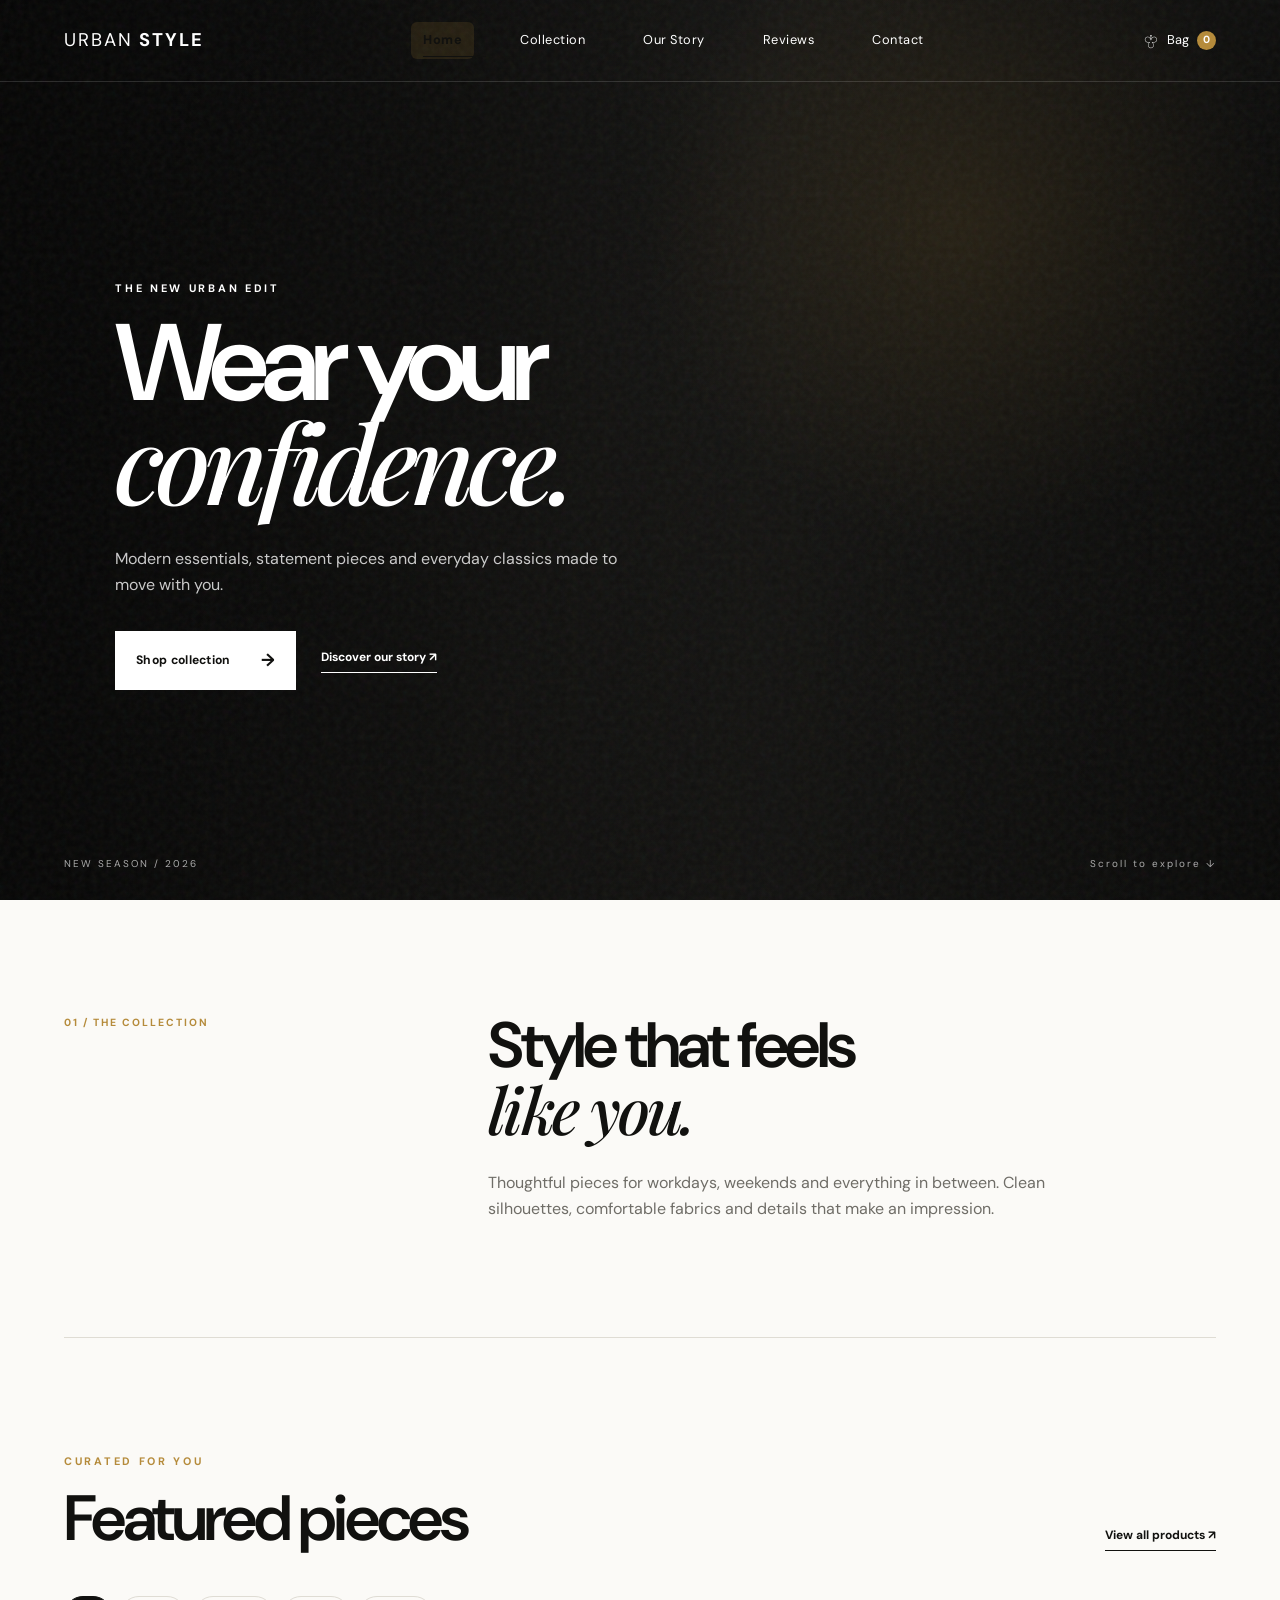
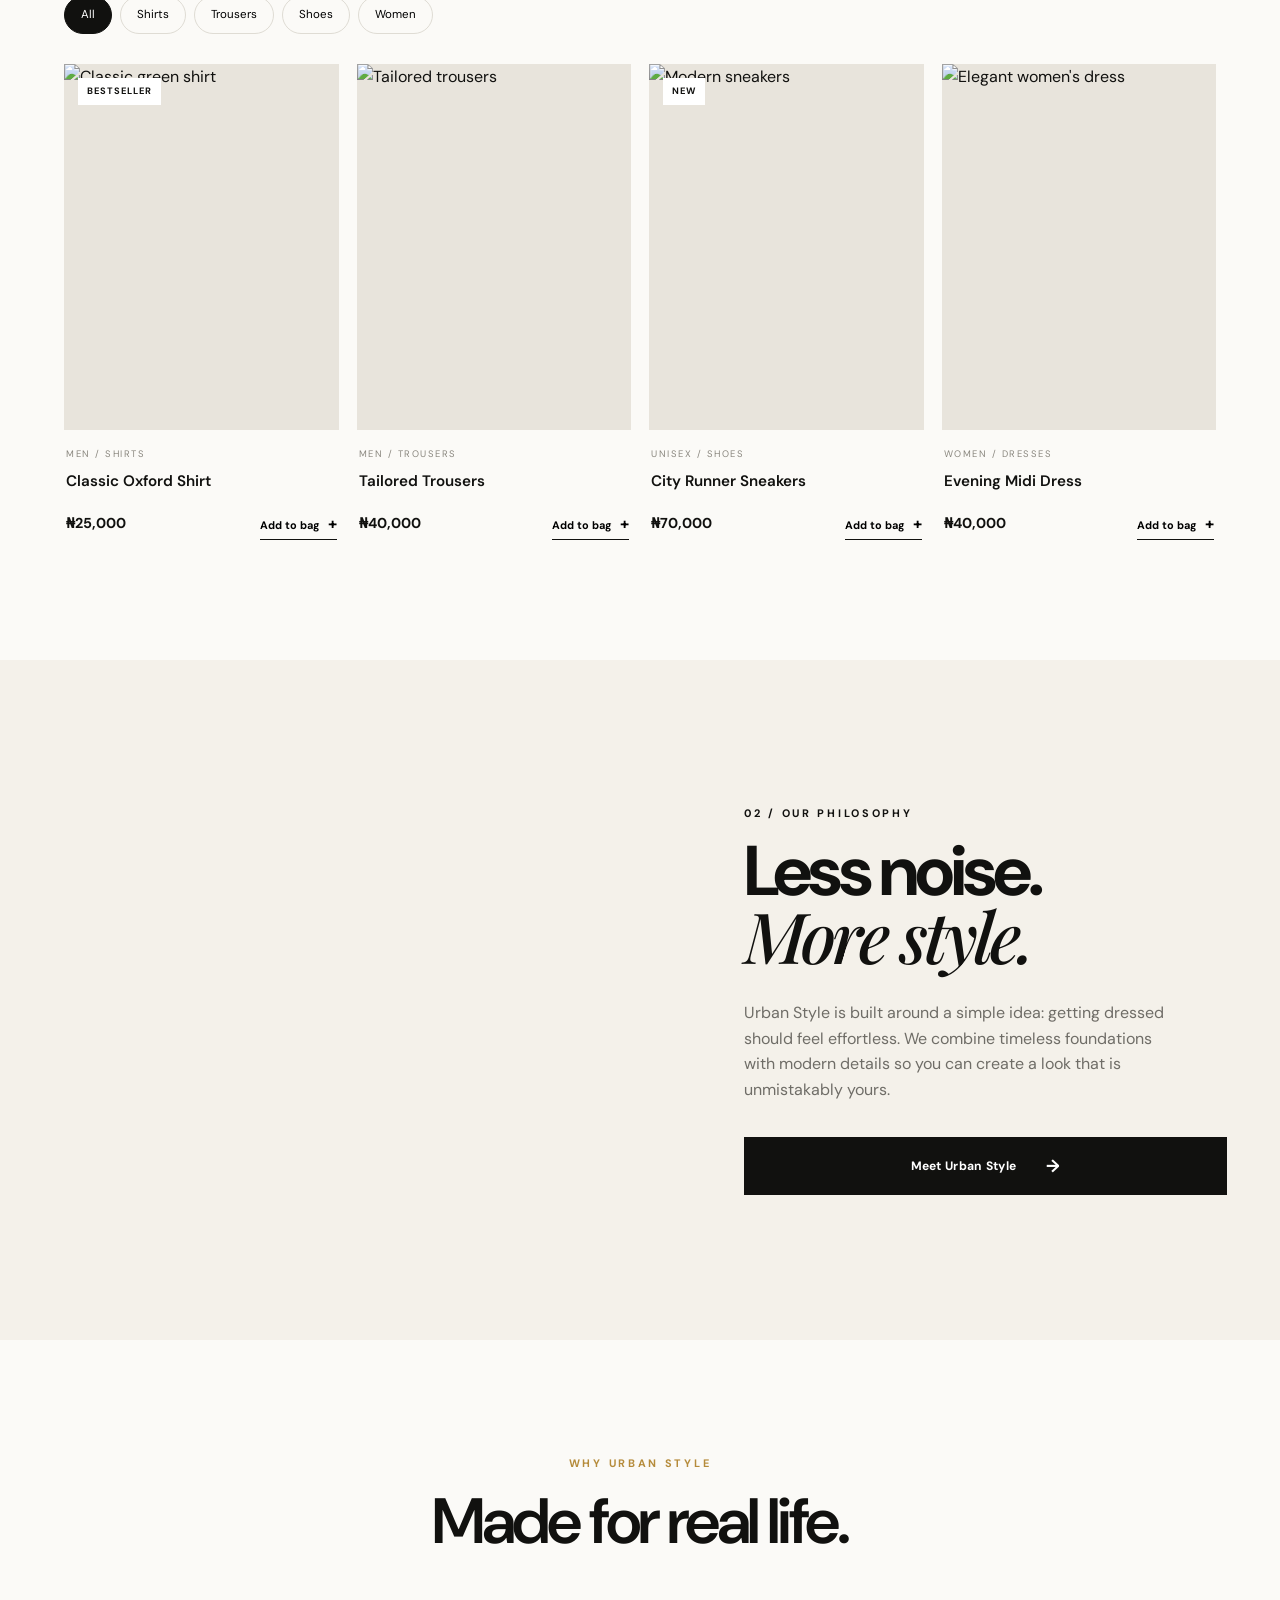
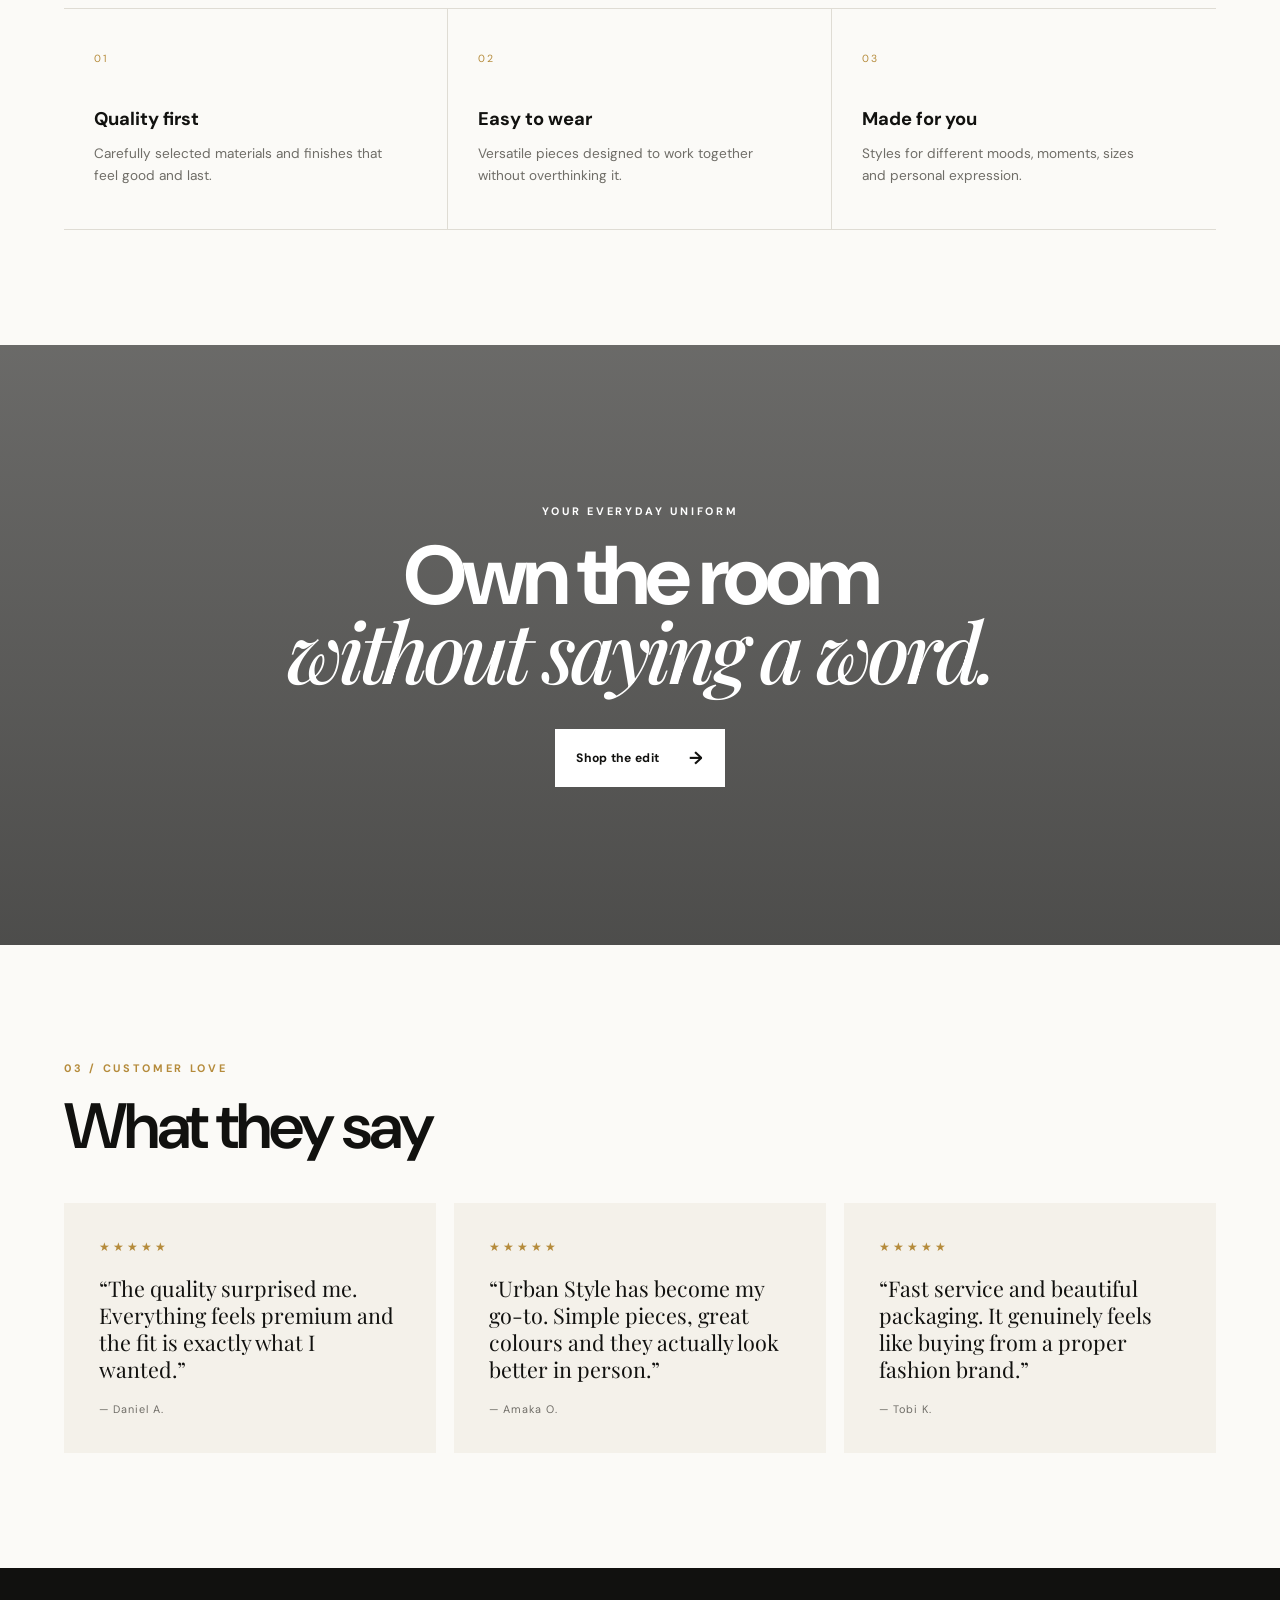
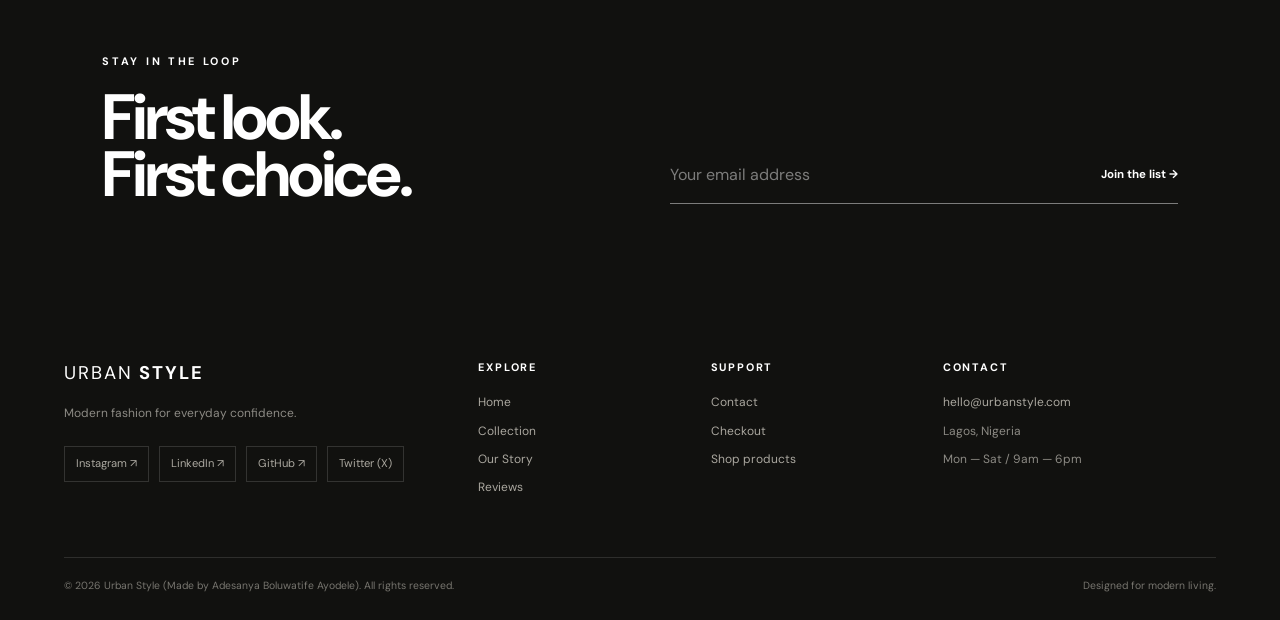
==== index.html @ df71132b "Add files via upload" ====
<!DOCTYPE html>
<html lang="en">

<head>
    <meta charset="UTF-8">
    <meta name="viewport" content="width=device-width, initial-scale=1.0">
    <meta name="description" content="Urban Style — modern fashion for everyday confidence.">
    <title>Urban Style | Modern Fashion</title>
    <link rel="preconnect" href="https://fonts.googleapis.com">
    <link rel="preconnect" href="https://fonts.gstatic.com" crossorigin>
    <link
        href="https://fonts.googleapis.com/css2?family=DM+Sans:wght@400;500;600;700&family=Playfair+Display:wght@500;600&display=swap"
        rel="stylesheet">
    <link rel="stylesheet" href="styles.css">
    <link rel="icon" type="image/png" href="favicon (2).png">
</head>

<body>

    <header class="site-header" id="siteHeader">
        <a class="brand" href="index.html" aria-label="Urban Style home">
            <span>URBAN</span> STYLE
        </a>

        <nav class="desktop-nav" aria-label="Main navigation">
            <a href="index.html" data-page="home">Home</a>
            <a href="products.html" data-page="collection">Collection</a>
            <a href="about.html" data-page="about">Our Story</a>
            <a href="reviews.html" data-page="reviews">Reviews</a>
            <a href="contact.html" data-page="contact">Contact</a>
        </nav>

        <div class="header-actions">
            <button class="icon-button" id="cartButton" aria-label="Open shopping bag">
                <span class="bag-icon">♧</span>
                <span>Bag</span>
                <b id="cartCount">0</b>
            </button>
            <button class="menu-button" id="menuButton" aria-label="Open menu" aria-expanded="false">
                <span></span><span></span>
            </button>
        </div>
    </header>

    <div class="mobile-menu" id="mobileMenu">
        <a href="index.html">Home</a>
        <a href="products.html">Collection</a>
        <a href="about.html">Our Story</a>
        <a href="reviews.html">Reviews</a>
        <a href="contact.html">Contact</a>
    </div>

    <main>
        <section class="hero" id="home">
            <!-- Add  video here:
        <video class="hero-video" autoplay muted loop playsinline poster="assets/hero-poster.jpg">
            <source src="videos/hero.mp4" type="video/mp4">
        </video>
        -->
            <div class="hero-backdrop"></div>
            <div class="hero-grain"></div>

            <div class="hero-content">
                <p class="eyebrow">THE NEW URBAN EDIT</p>
                <h1>Wear your<br><em>confidence.</em></h1>
                <p class="hero-copy">Modern essentials, statement pieces and everyday classics made to move with you.
                </p>
                <div class="hero-actions">
                    <a class="button button-light" href="products.html">Shop collection <span>→</span></a>
                    <a class="text-link light-link" href="about.html">Discover our story <span>↗</span></a>
                </div>
            </div>

            <div class="hero-bottom">
                <span>NEW SEASON / 2026</span>
                <span class="scroll-note">Scroll to explore ↓</span>
            </div>
        </section>

        <section class="intro section">
            <div class="intro-label">01 / THE COLLECTION</div>
            <div>
                <h2>Style that feels<br><em>like you.</em></h2>
                <p>Thoughtful pieces for workdays, weekends and everything in between. Clean silhouettes, comfortable
                    fabrics and details that make an impression.</p>
            </div>
        </section>

        <section class="collection section" id="collection">
            <div class="section-top">
                <div>
                    <p class="eyebrow dark">CURATED FOR YOU</p>
                    <h2>Featured pieces</h2>
                </div>
                <a class="text-link dark-link" href="products.html">View all products <span>↗</span></a>
            </div>

            <div class="filter-row" role="group" aria-label="Product categories">
                <button class="filter active" data-filter="all">All</button>
                <button class="filter" data-filter="shirts">Shirts</button>
                <button class="filter" data-filter="trousers">Trousers</button>
                <button class="filter" data-filter="shoes">Shoes</button>
                <button class="filter" data-filter="women">Women</button>
            </div>

            <div class="product-grid" id="productGrid">
                <article class="product-card" data-category="shirts">
                    <a href="products.html" class="product-image">
                        <span class="product-tag">BESTSELLER</span>
                        <img src="/Assets/Shirt.webp" alt="Classic green shirt">
                    </a>
                    <div class="product-details">
                        <div>
                            <p class="product-category">MEN / SHIRTS</p>
                            <h3>Classic Oxford Shirt</h3>
                        </div>
                        <div class="product-bottom">
                            <strong>₦25,000</strong>
                            <button class="add-button" data-name="Classic Oxford Shirt" data-price="25000">Add to bag
                                <span>+</span></button>
                        </div>
                    </div>
                </article>

                <article class="product-card" data-category="trousers">
                    <a href="products.html" class="product-image">
                        <img src="/Assets/Trouser.jfif" alt="Tailored trousers">
                    </a>
                    <div class="product-details">
                        <div>
                            <p class="product-category">MEN / TROUSERS</p>
                            <h3>Tailored Trousers</h3>
                        </div>
                        <div class="product-bottom">
                            <strong>₦40,000</strong>
                            <button class="add-button" data-name="Tailored Trousers" data-price="40000">Add to bag
                                <span>+</span></button>
                        </div>
                    </div>
                </article>

                <article class="product-card" data-category="shoes">
                    <a href="products.html" class="product-image">
                        <span class="product-tag">NEW</span>
                        <img src="/Assets/Sneakers.webp" alt="Modern sneakers">
                    </a>
                    <div class="product-details">
                        <div>
                            <p class="product-category">UNISEX / SHOES</p>
                            <h3>City Runner Sneakers</h3>
                        </div>
                        <div class="product-bottom">
                            <strong>₦70,000</strong>
                            <button class="add-button" data-name="City Runner Sneakers" data-price="70000">Add to bag
                                <span>+</span></button>
                        </div>
                    </div>
                </article>

                <article class="product-card" data-category="women">
                    <a href="products.html" class="product-image">
                        <img src="Assets/Midi dress.jfif" alt="Elegant women's dress">
                    </a>
                    <div class="product-details">
                        <div>
                            <p class="product-category">WOMEN / DRESSES</p>
                            <h3>Evening Midi Dress</h3>
                        </div>
                        <div class="product-bottom">
                            <strong>₦40,000</strong>
                            <button class="add-button" data-name="Evening Midi Dress" data-price="40000">Add to bag
                                <span>+</span></button>
                        </div>
                    </div>
                </article>
            </div>
        </section>

        <section class="editorial" id="story">
            <div class="editorial-image"></div>
            <div class="editorial-copy">
                <p class="eyebrow">02 / OUR PHILOSOPHY</p>
                <h2>Less noise.<br><em>More style.</em></h2>
                <p>Urban Style is built around a simple idea: getting dressed should feel effortless. We combine
                    timeless foundations with modern details so you can create a look that is unmistakably yours.</p>
                <a class="button button-dark" href="contact.html">Meet Urban Style <span>→</span></a>
            </div>
        </section>

        <section class="benefits section">
            <div class="section-heading centered">
                <p class="eyebrow dark">WHY URBAN STYLE</p>
                <h2>Made for real life.</h2>
            </div>
            <div class="benefit-grid">
                <div class="benefit">
                    <span>01</span>
                    <h3>Quality first</h3>
                    <p>Carefully selected materials and finishes that feel good and last.</p>
                </div>
                <div class="benefit">
                    <span>02</span>
                    <h3>Easy to wear</h3>
                    <p>Versatile pieces designed to work together without overthinking it.</p>
                </div>
                <div class="benefit">
                    <span>03</span>
                    <h3>Made for you</h3>
                    <p>Styles for different moods, moments, sizes and personal expression.</p>
                </div>
            </div>
        </section>

        <section class="statement">
            <div class="statement-inner">
                <p class="eyebrow">YOUR EVERYDAY UNIFORM</p>
                <h2>Own the room<br><em>without saying a word.</em></h2>
                <a class="button button-light" href="products.html">Shop the edit <span>→</span></a>
            </div>
        </section>

        <section class="reviews section" id="reviews">
            <div class="section-top">
                <div>
                    <p class="eyebrow dark">03 / CUSTOMER LOVE</p>
                    <h2>What they say</h2>
                </div>
            </div>

            <div class="review-grid">
                <blockquote>
                    <div class="stars">★★★★★</div>
                    <p>“The quality surprised me. Everything feels premium and the fit is exactly what I wanted.”</p>
                    <footer>— Daniel A.</footer>
                </blockquote>
                <blockquote>
                    <div class="stars">★★★★★</div>
                    <p>“Urban Style has become my go-to. Simple pieces, great colours and they actually look better in
                        person.”</p>
                    <footer>— Amaka O.</footer>
                </blockquote>
                <blockquote>
                    <div class="stars">★★★★★</div>
                    <p>“Fast service and beautiful packaging. It genuinely feels like buying from a proper fashion
                        brand.”</p>
                    <footer>— Tobi K.</footer>
                </blockquote>
            </div>
        </section>

        <section class="newsletter">
            <div>
                <p class="eyebrow">STAY IN THE LOOP</p>
                <h2>First look.<br>First choice.</h2>
            </div>
            <form id="newsletterForm">
                <label class="sr-only" for="email">Email address</label>
                <input id="email" type="email" placeholder="Your email address" required>
                <button type="submit">Join the list →</button>
            </form>
        </section>
    </main>

    <footer class="site-footer">
        <div class="footer-main">
            <div class="footer-brand">
                <a class="brand footer-logo" href="index.html"><span>URBAN</span> STYLE</a>
                <p>Modern fashion for everyday confidence.</p>
                <div class="social-links" aria-label="Social links">
                    <a href="https://instagram.com/yourhandle" target="_blank" rel="noopener noreferrer">Instagram ↗</a>
                    <a href="https://www.linkedin.com/in/yourprofile" target="_blank" rel="noopener noreferrer">LinkedIn
                        ↗</a>
                    <a href="https://github.com/yourusername" target="_blank" rel="noopener noreferrer">GitHub ↗</a>
                    <a href="https://x.com/Ayodeleisnice">Twitter (X)</a>
                </div>
            </div>
            <div class="footer-column">
                <h4>Explore</h4>
                <a href="index.html">Home</a><a href="products.html">Collection</a><a href="about.html">Our Story</a><a
                    href="reviews.html">Reviews</a>
            </div>
            <div class="footer-column">
                <h4>Support</h4>
                <a href="contact.html">Contact</a><a href="checkout.html">Checkout</a><a href="products.html">Shop
                    products</a>
            </div>
            <div class="footer-column">
                <h4>Contact</h4>
                <a href="mailto:hello@urbanstyle.com">hello@urbanstyle.com</a><span>Lagos, Nigeria</span><span>Mon — Sat
                    / 9am — 6pm</span>
            </div>
        </div>
        <div class="footer-bottom"><span>© 2026 Urban Style (Made by Adesanya Boluwatife Ayodele). All rights reserved.</span><span>Designed for modern
                living.</span></div>
    </footer>

    <aside class="cart-drawer" id="cartDrawer" aria-label="Shopping bag">
        <div class="cart-head">
            <div>
                <p class="eyebrow dark">YOUR BAG</p>
                <h2>Shopping bag</h2>
            </div>
            <button id="closeCart" class="close-button" aria-label="Close shopping bag">×</button>
        </div>
        <div id="cartItems" class="cart-items">
            <div class="empty-cart">Your bag is waiting for something good.</div>
        </div>
        <div class="cart-foot">
            <div><span>Subtotal</span><strong id="cartTotal">₦0</strong></div>
            <a href="checkout.html" class="button button-dark full-button">Checkout <span>→</span></a>
        </div>
    </aside>
    <div class="drawer-overlay" id="drawerOverlay"></div>

    <script src="script.js"></script>
</body>

</html>
---- styles.css ----
/* =========================================================
   URBAN STYLE — PROFESSIONAL FASHION UI
========================================================= */

:root {
    --ink: #11110f;
    --muted: #6f6d67;
    --cream: #f4f1ea;
    --paper: #fbfaf7;
    --white: #fff;
    --gold: #b58b3b;
    --line: #dfdcd4;
    --dark-soft: #1a1a17;
    --serif: "Playfair Display", Georgia, serif;
    --sans: "DM Sans", Arial, sans-serif;
    --max: 1280px;
    --ease: cubic-bezier(.2, .7, .2, 1);
}

* {
    margin: 0;
    padding: 0;
    box-sizing: border-box
}

html {
    scroll-behavior: smooth
}

body {
    font-family: var(--sans);
    background: var(--paper);
    color: var(--ink);
    line-height: 1.6;
    overflow-x: hidden
}

body.drawer-open {
    overflow: hidden
}

a {
    color: inherit;
    text-decoration: none
}

button,
input,
textarea {
    font: inherit
}

button {
    cursor: pointer
}

img {
    display: block;
    width: 100%
}

.sr-only {
    position: absolute;
    width: 1px;
    height: 1px;
    padding: 0;
    margin: -1px;
    overflow: hidden;
    clip: rect(0, 0, 0, 0);
    white-space: nowrap;
    border: 0
}

em {
    font-family: var(--serif);
    font-weight: 500
}

/* HEADER */
.site-header {
    position: fixed;
    inset: 0 0 auto 0;
    height: 82px;
    display: flex;
    align-items: center;
    justify-content: space-between;
    padding: 0 5%;
    z-index: 1000;
    color: #fff;
    border-bottom: 1px solid rgba(255, 255, 255, .14);
    transition: .35s var(--ease);
}

.site-header.scrolled,
.dark-header {
    background: rgba(251, 250, 247, .94);
    color: var(--ink);
    backdrop-filter: blur(18px);
    border-color: var(--line);
}

.brand {
    font-size: 1.15rem;
    letter-spacing: 2px;
    font-weight: 700;
    white-space: nowrap
}

.brand span {
    font-weight: 400
}

.desktop-nav {
    display: flex;
    gap: 34px;
    align-items: center
}

.desktop-nav a {
    font-size: .8rem;
    letter-spacing: .5px;
    position: relative
}

.desktop-nav a::after {
    content: "";
    position: absolute;
    left: 0;
    bottom: -7px;
    width: 0;
    height: 1px;
    background: currentColor;
    transition: .3s
}

.desktop-nav a:hover::after,
.desktop-nav a.current::after {
    width: 100%
}

.header-actions {
    display: flex;
    align-items: center;
    gap: 18px
}

.icon-button,
.menu-button {
    border: 0;
    background: transparent;
    color: inherit
}

.icon-button {
    display: flex;
    align-items: center;
    gap: 8px;
    font-size: .8rem
}

.icon-button b {
    display: grid;
    place-items: center;
    min-width: 19px;
    height: 19px;
    border-radius: 50%;
    background: var(--gold);
    color: #fff;
    font-size: .65rem
}

.bag-icon {
    font-size: 1.15rem;
    transform: rotate(180deg);
    display: inline-block
}

.menu-button {
    display: none;
    width: 34px
}

.menu-button span {
    display: block;
    height: 1px;
    background: currentColor;
    margin: 6px 0;
    transition: .3s
}

.back-link {
    font-size: .8rem
}

.mobile-menu {
    display: none
}

/* HERO */
.hero {
    min-height: 100svh;
    position: relative;
    display: grid;
    place-items: center;
    overflow: hidden;
    background:
        radial-gradient(circle at 75% 25%, rgba(181, 139, 59, .28), transparent 27%),
        linear-gradient(115deg, #11110f 0%, #24231f 48%, #11110f 100%);
    color: #fff;
}

.hero::after {
    content: "";
    position: absolute;
    inset: 0;
    background: linear-gradient(90deg, rgba(0, 0, 0, .62), rgba(0, 0, 0, .18) 60%, rgba(0, 0, 0, .48))
}

.hero-video {
    position: absolute;
    inset: 0;
    width: 100%;
    height: 100%;
    object-fit: cover;
    z-index: 0
}

.hero-backdrop {
    position: absolute;
    inset: 0;
    background:
        linear-gradient(90deg, rgba(10, 10, 9, .75), rgba(10, 10, 9, .18)),
        url("https://images.unsplash.com/photo-1490481651871-ab68de25d43d?auto=format&fit=crop&w=2200&q=88") center/cover;
    filter: saturate(.75);
}

.hero-grain {
    position: absolute;
    inset: 0;
    z-index: 2;
    opacity: .12;
    background-image: url("data:image/svg+xml,%3Csvg viewBox='0 0 180 180' xmlns='http://www.w3.org/2000/svg'%3E%3Cfilter id='n'%3E%3CfeTurbulence type='fractalNoise' baseFrequency='.8' numOctaves='4' stitchTiles='stitch'/%3E%3C/filter%3E%3Crect width='100%25' height='100%25' filter='url(%23n)' opacity='.5'/%3E%3C/svg%3E");
    pointer-events: none
}

.hero-content {
    position: relative;
    z-index: 3;
    width: min(900px, 90%);
    margin-right: auto;
    margin-left: 9%;
    padding-top: 70px
}

.eyebrow {
    font-size: .68rem;
    letter-spacing: 2.7px;
    font-weight: 700;
    margin-bottom: 18px
}

.eyebrow.dark {
    color: var(--gold)
}

.hero h1 {
    font-size: clamp(4rem, 8.5vw, 8.5rem);
    line-height: .88;
    letter-spacing: -.065em;
    font-weight: 600;
    max-width: 900px
}

.hero-copy {
    max-width: 510px;
    color: rgba(255, 255, 255, .78);
    margin-top: 30px;
    font-size: 1rem
}

.hero-actions {
    display: flex;
    align-items: center;
    gap: 25px;
    margin-top: 34px
}

.button {
    display: inline-flex;
    align-items: center;
    justify-content: center;
    gap: 30px;
    border: 1px solid transparent;
    padding: 14px 20px;
    min-height: 50px;
    font-size: .76rem;
    font-weight: 700;
    letter-spacing: .3px;
    transition: .3s var(--ease)
}

.button span {
    font-size: 1.1rem;
    transition: .3s
}

.button:hover span {
    transform: translateX(4px)
}

.button-light {
    background: #fff;
    color: var(--ink)
}

.button-light:hover {
    background: var(--gold);
    color: #fff
}

.button-dark {
    background: var(--ink);
    color: #fff
}

.button-dark:hover {
    background: var(--gold)
}

.text-link {
    font-size: .75rem;
    font-weight: 700;
    border-bottom: 1px solid currentColor;
    padding-bottom: 5px
}

.light-link {
    color: #fff
}

.dark-link {
    color: var(--ink)
}

.hero-bottom {
    position: absolute;
    z-index: 3;
    bottom: 28px;
    left: 5%;
    right: 5%;
    display: flex;
    justify-content: space-between;
    font-size: .62rem;
    letter-spacing: 2px;
    color: rgba(255, 255, 255, .65)
}

.scroll-note {
    animation: float 2s ease-in-out infinite
}

@keyframes float {
    50% {
        transform: translateY(-4px)
    }
}

/* COMMON */
.section {
    width: min(var(--max), 90%);
    margin: auto;
    padding: 115px 0
}

.intro {
    display: grid;
    grid-template-columns: 1fr 2fr;
    gap: 60px;
    border-bottom: 1px solid var(--line)
}

.intro-label {
    font-size: .65rem;
    letter-spacing: 2px;
    font-weight: 700;
    color: var(--gold)
}

.intro h2,
.section-top h2,
.benefits h2 {
    font-size: clamp(2.7rem, 5vw, 5rem);
    line-height: .98;
    letter-spacing: -.05em;
    font-weight: 600
}

.intro p {
    max-width: 620px;
    margin-top: 25px;
    color: var(--muted);
    font-size: 1rem
}

.section-top {
    display: flex;
    align-items: end;
    justify-content: space-between;
    margin-bottom: 45px
}

.filter-row {
    display: flex;
    gap: 8px;
    flex-wrap: wrap;
    margin-bottom: 30px
}

.filter {
    border: 1px solid var(--line);
    background: transparent;
    padding: 9px 16px;
    border-radius: 30px;
    font-size: .72rem;
    transition: .25s
}

.filter:hover,
.filter.active {
    background: var(--ink);
    border-color: var(--ink);
    color: #fff
}

/* PRODUCTS */
.product-grid {
    display: grid;
    grid-template-columns: repeat(4, 1fr);
    gap: 18px
}

.product-card {
    min-width: 0
}

.product-image {
    display: block;
    position: relative;
    overflow: hidden;
    background: #e8e4dc;
    aspect-ratio: 3/4
}

.product-image img {
    height: 100%;
    object-fit: cover;
    transition: transform .7s var(--ease);
    filter: saturate(.9)
}

.product-card:hover .product-image img {
    transform: scale(1.045)
}

.product-tag {
    position: absolute;
    z-index: 2;
    top: 14px;
    left: 14px;
    background: #fff;
    color: var(--ink);
    padding: 6px 9px;
    font-size: .58rem;
    font-weight: 700;
    letter-spacing: 1px
}

.product-details {
    padding: 17px 2px 5px
}

.product-category {
    font-size: .59rem;
    letter-spacing: 1.5px;
    color: #8a877f;
    margin-bottom: 7px
}

.product-details h3 {
    font-size: .95rem;
    font-weight: 600
}

.product-bottom {
    display: flex;
    align-items: center;
    justify-content: space-between;
    gap: 10px;
    margin-top: 14px
}

.product-bottom strong {
    font-size: .9rem
}

.add-button {
    border: 0;
    background: transparent;
    border-bottom: 1px solid var(--ink);
    padding: 3px 0;
    font-size: .68rem;
    font-weight: 700;
    white-space: nowrap
}

.add-button span {
    margin-left: 6px;
    font-size: 1rem
}

/* EDITORIAL */
.editorial {
    display: grid;
    grid-template-columns: 1.08fr .92fr;
    min-height: 680px;
    background: var(--cream)
}

.editorial-image {
    min-height: 600px;
    background: url("https://images.unsplash.com/photo-1492562080023-ab3db95bfbce?auto=format&fit=crop&w=1400&q=88") center/cover
}

.editorial-copy {
    display: flex;
    flex-direction: column;
    justify-content: center;
    padding: 9%
}

.editorial-copy h2 {
    font-size: clamp(3rem, 5.5vw, 6rem);
    line-height: .9;
    letter-spacing: -.055em
}

.editorial-copy>p:not(.eyebrow) {
    color: var(--muted);
    max-width: 440px;
    margin: 28px 0 35px
}

/* BENEFITS */
.section-heading.centered {
    text-align: center;
    margin-bottom: 55px
}

.benefit-grid {
    display: grid;
    grid-template-columns: repeat(3, 1fr);
    border-top: 1px solid var(--line);
    border-bottom: 1px solid var(--line)
}

.benefit {
    padding: 35px 30px;
    min-height: 220px;
    border-right: 1px solid var(--line)
}

.benefit:last-child {
    border-right: 0
}

.benefit>span {
    font-size: .65rem;
    color: var(--gold);
    letter-spacing: 2px
}

.benefit h3 {
    margin: 35px 0 9px;
    font-size: 1.15rem
}

.benefit p {
    font-size: .85rem;
    color: var(--muted);
    max-width: 290px
}

/* STATEMENT */
.statement {
    min-height: 600px;
    display: grid;
    place-items: center;
    text-align: center;
    color: #fff;
    background:
        linear-gradient(rgba(10, 10, 9, .6), rgba(10, 10, 9, .72)),
        url("https://images.unsplash.com/photo-1529139574466-a303027c1d8b?auto=format&fit=crop&w=2200&q=88") center/cover fixed
}

.statement-inner {
    width: min(900px, 90%)
}

.statement h2 {
    font-size: clamp(3rem, 6.5vw, 7rem);
    line-height: .9;
    letter-spacing: -.06em
}

.statement .button {
    margin-top: 35px
}

/* REVIEWS */
.review-grid {
    display: grid;
    grid-template-columns: repeat(3, 1fr);
    gap: 18px
}

.review-grid blockquote {
    padding: 35px;
    background: var(--cream);
    min-height: 250px;
    display: flex;
    flex-direction: column
}

.stars {
    color: var(--gold);
    letter-spacing: 3px;
    font-size: .75rem
}

.review-grid blockquote p {
    font-family: var(--serif);
    font-size: 1.35rem;
    line-height: 1.25;
    margin: auto 0
}

.review-grid blockquote footer {
    font-size: .68rem;
    letter-spacing: 1px;
    color: var(--muted);
    margin: 0;
    padding: 0;
    background: transparent;
    text-align: left
}

/* NEWSLETTER */
.newsletter {
    background: var(--ink);
    color: #fff;
    display: grid;
    grid-template-columns: 1fr 1fr;
    gap: 60px;
    padding: 85px 8%;
    align-items: end
}

.newsletter h2 {
    font-size: clamp(2.8rem, 5vw, 5.2rem);
    line-height: .9;
    letter-spacing: -.05em
}

.newsletter form {
    display: flex;
    border-bottom: 1px solid rgba(255, 255, 255, .45)
}

.newsletter input {
    width: 100%;
    border: 0;
    background: transparent;
    color: #fff;
    padding: 15px 0;
    outline: 0
}

.newsletter input::placeholder {
    color: rgba(255, 255, 255, .45)
}

.newsletter button {
    border: 0;
    background: transparent;
    color: #fff;
    font-weight: 700;
    font-size: .72rem;
    white-space: nowrap
}

/* FOOTER */
.site-footer {
    background: #11110f;
    color: #fff;
    padding: 70px 5% 25px
}

.footer-main {
    width: min(var(--max), 100%);
    margin: auto;
    display: grid;
    grid-template-columns: 2fr 1fr 1fr 1.5fr;
    gap: 50px;
    padding-bottom: 60px
}

.footer-logo {
    display: block;
    margin-bottom: 16px
}

.footer-brand p,
.footer-column span {
    font-size: .75rem;
    color: #8c8a84;
    display: block
}

.footer-column {
    display: flex;
    flex-direction: column;
    gap: 9px
}

.footer-column h4 {
    font-size: .68rem;
    text-transform: uppercase;
    letter-spacing: 1.8px;
    color: #fff;
    margin-bottom: 8px
}

.footer-column a {
    font-size: .75rem;
    color: #aaa79f
}

.footer-column a:hover {
    color: #fff
}

.footer-bottom {
    width: min(var(--max), 100%);
    margin: auto;
    border-top: 1px solid rgba(255, 255, 255, .12);
    padding-top: 20px;
    display: flex;
    justify-content: space-between;
    color: #77756f;
    font-size: .65rem
}

/* DRAWER */
.drawer-overlay {
    position: fixed;
    inset: 0;
    background: rgba(0, 0, 0, .45);
    z-index: 1100;
    opacity: 0;
    visibility: hidden;
    transition: .3s
}

.drawer-overlay.open {
    opacity: 1;
    visibility: visible
}

.cart-drawer {
    position: fixed;
    z-index: 1200;
    top: 0;
    right: 0;
    height: 100%;
    width: min(470px, 100%);
    background: var(--paper);
    padding: 32px;
    transform: translateX(100%);
    transition: .45s var(--ease);
    display: flex;
    flex-direction: column
}

.cart-drawer.open {
    transform: translateX(0)
}

.cart-head {
    display: flex;
    justify-content: space-between;
    align-items: start;
    padding-bottom: 25px;
    border-bottom: 1px solid var(--line)
}

.cart-head h2 {
    font-size: 2rem;
    line-height: 1
}

.close-button {
    border: 0;
    background: transparent;
    font-size: 2rem;
    font-weight: 300
}

.cart-items {
    flex: 1;
    overflow: auto
}

.empty-cart {
    color: var(--muted);
    padding: 50px 0
}

.cart-row {
    display: grid;
    grid-template-columns: 1fr auto;
    gap: 15px;
    padding: 18px 0;
    border-bottom: 1px solid var(--line)
}

.cart-row h4 {
    font-size: .85rem
}

.cart-row p {
    font-size: .72rem;
    color: var(--muted)
}

.cart-remove {
    border: 0;
    background: transparent;
    font-size: .7rem;
    text-decoration: underline
}

.cart-foot {
    padding-top: 25px;
    border-top: 1px solid var(--line)
}

.cart-foot>div {
    display: flex;
    justify-content: space-between;
    margin-bottom: 18px;
    font-size: .8rem
}

.full-button {
    width: 100%
}

/* PRODUCT PAGE */
.products-page,
.checkout-page {
    padding-top: 82px
}

.page-hero {
    padding: 130px 5% 85px;
    background: var(--cream)
}

.page-hero h1 {
    font-size: clamp(4rem, 8vw, 8rem);
    line-height: .85;
    letter-spacing: -.06em
}

.page-hero>p:last-child {
    color: var(--muted);
    margin-top: 25px
}

.catalog-tools {
    display: flex;
    justify-content: space-between;
    align-items: center;
    gap: 25px;
    margin-bottom: 40px
}

.search-box {
    display: flex;
    align-items: center;
    gap: 10px;
    border-bottom: 1px solid var(--ink);
    width: 270px
}

.search-box input {
    border: 0;
    background: transparent;
    outline: 0;
    padding: 10px 0;
    width: 100%
}

.catalog-tools .filter-row {
    margin: 0
}

.catalog-grid {
    grid-template-columns: repeat(3, 1fr)
}

.no-results {
    display: none;
    color: var(--muted);
    padding: 50px 0;
    text-align: center
}

/* CHECKOUT */
.page-hero.compact {
    padding-bottom: 65px
}

.checkout-layout {
    display: grid;
    grid-template-columns: 1.35fr .65fr;
    gap: 70px;
    align-items: start
}

.checkout-form {
    background: transparent
}

.form-block {
    padding-bottom: 45px;
    margin-bottom: 40px;
    border-bottom: 1px solid var(--line)
}

.form-block h2,
.order-summary h2 {
    font-size: 1.7rem;
    margin-bottom: 25px
}

.form-grid {
    display: grid;
    grid-template-columns: 1fr 1fr;
    gap: 0 18px
}

.checkout-form label {
    display: block;
    font-size: .7rem;
    font-weight: 700;
    margin-bottom: 18px
}

.checkout-form input,
.checkout-form textarea {
    display: block;
    width: 100%;
    border: 1px solid var(--line);
    background: #fff;
    padding: 13px 14px;
    margin-top: 7px;
    outline: 0
}

.checkout-form textarea {
    min-height: 120px;
    resize: vertical
}

.checkout-form input:focus,
.checkout-form textarea:focus {
    border-color: var(--gold)
}

.radio-card {
    display: flex !important;
    align-items: center;
    gap: 15px;
    border: 1px solid var(--line);
    padding: 17px;
    margin-bottom: 10px;
    cursor: pointer
}

.radio-card input {
    width: auto !important;
    margin: 0 !important
}

.radio-card span {
    flex: 1
}

.radio-card small {
    display: block;
    color: var(--muted);
    font-weight: 400;
    margin-top: 3px
}

.order-summary {
    position: sticky;
    top: 110px;
    background: var(--cream);
    padding: 30px
}

.summary-item {
    display: flex;
    justify-content: space-between;
    gap: 15px;
    padding: 14px 0;
    border-bottom: 1px solid var(--line);
    font-size: .75rem
}

.summary-line,
.summary-total {
    display: flex;
    justify-content: space-between;
    padding: 16px 0;
    font-size: .8rem
}

.summary-total {
    border-top: 1px solid var(--ink);
    font-size: 1rem;
    font-weight: 700
}

.form-message {
    font-size: .75rem;
    margin-top: 15px;
    color: var(--gold)
}

/* RESPONSIVE */
@media(max-width:1000px) {
    .desktop-nav {
        gap: 20px
    }

    .product-grid {
        grid-template-columns: repeat(2, 1fr)
    }

    .catalog-grid {
        grid-template-columns: repeat(2, 1fr)
    }

    .editorial {
        grid-template-columns: 1fr
    }

    .editorial-image {
        min-height: 500px
    }

    .benefit-grid,
    .review-grid {
        grid-template-columns: 1fr
    }

    .benefit {
        border-right: 0;
        border-bottom: 1px solid var(--line)
    }

    .benefit:last-child {
        border-bottom: 0
    }

    .newsletter {
        grid-template-columns: 1fr
    }

    .footer-main {
        grid-template-columns: 1.5fr 1fr 1fr
    }

    .checkout-layout {
        grid-template-columns: 1fr
    }

    .order-summary {
        position: static
    }
}

@media(max-width:700px) {
    .site-header {
        height: 70px;
        padding: 0 20px
    }

    .desktop-nav {
        display: none
    }

    .menu-button {
        display: block
    }

    .mobile-menu {
        position: fixed;
        top: 70px;
        left: 0;
        right: 0;
        z-index: 999;
        background: var(--paper);
        padding: 25px 20px;
        display: flex;
        flex-direction: column;
        gap: 18px;
        transform: translateY(-130%);
        transition: .35s var(--ease);
        border-bottom: 1px solid var(--line)
    }

    .mobile-menu.open {
        transform: translateY(0)
    }

    .mobile-menu a {
        font-size: 1.3rem
    }

    .hero-content {
        margin: 0;
        width: 90%;
        padding-top: 50px
    }

    .hero h1 {
        font-size: clamp(3.7rem, 18vw, 6rem)
    }

    .hero-copy {
        font-size: .9rem
    }

    .hero-actions {
        flex-direction: column;
        align-items: flex-start
    }

    .hero-bottom {
        font-size: .52rem
    }

    .scroll-note {
        display: none
    }

    .section {
        padding: 80px 0
    }

    .intro {
        grid-template-columns: 1fr;
        gap: 25px
    }

    .section-top {
        align-items: start;
        flex-direction: column;
        gap: 25px
    }

    .product-grid,
    .catalog-grid {
        grid-template-columns: 1fr 1fr;
        gap: 13px
    }

    .product-details h3 {
        font-size: .82rem
    }

    .product-bottom {
        display: block
    }

    .add-button {
        margin-top: 10px
    }

    .editorial-copy {
        padding: 70px 8%
    }

    .newsletter {
        padding: 65px 8%
    }

    .footer-main {
        grid-template-columns: 1fr 1fr;
        gap: 35px
    }

    .footer-brand {
        grid-column: 1/-1
    }

    .footer-bottom {
        gap: 15px;
        flex-direction: column
    }

    .catalog-tools {
        display: block
    }

    .search-box {
        width: 100%;
        margin-bottom: 20px
    }

    .form-grid {
        grid-template-columns: 1fr
    }

    .cart-drawer {
        padding: 25px
    }
}

@media(max-width:430px) {

    .product-grid,
    .catalog-grid {
        grid-template-columns: 1fr
    }

    .product-image {
        aspect-ratio: 4/5
    }

    .footer-main {
        grid-template-columns: 1fr
    }

    .footer-brand {
        grid-column: auto
    }

    .hero h1 {
        font-size: 3.7rem
    }
}

/* REDUCED MOTION */
@media(prefers-reduced-motion:reduce) {

    *,
    *::before,
    *::after {
        scroll-behavior: auto !important;
        animation-duration: .01ms !important;
        transition-duration: .01ms !important
    }
}


/* MULTI-PAGE NAVIGATION + SOCIALS */
.desktop-nav a.current {
    color: var(--ink);
    font-weight: 700
}

.desktop-nav a {
    font-size: .8rem;
    letter-spacing: .5px;
    position: relative;
    padding: 8px 12px;
    border-radius: 6px;
    transition:
        color .6s ease,
        background-color .6s ease;
}

.desktop-nav a::after {
    content: "";
    position: absolute;
    left: 12px;
    right: 12px;
    bottom: 2px;
    width: auto;
    height: 1px;
    background: currentColor;
    transform: scaleX(0);
    transform-origin: center;
    transition: transform .6s ease;
}

.desktop-nav a:hover,
.desktop-nav a.current {
    color: var(--ink);
    background: rgba(181, 139, 59, .14);
}

.desktop-nav a:hover::after,
.desktop-nav a.current::after {
    transform: scaleX(1);
}
.social-links {
    display: flex;
    flex-wrap: wrap;
    gap: 10px;
    margin-top: 22px
}

.social-links a {
    font-size: .7rem;
    color: #aaa79f;
    border: 1px solid rgba(255, 255, 255, .14);
    padding: 8px 11px
}

.social-links a:hover {
    color: #fff;
    border-color: rgba(255, 255, 255, .4)
}

.inner-page {
    padding-top: 82px
}

.story-layout {
    display: grid;
    grid-template-columns: .35fr .65fr;
    gap: 8%;
    align-items: start
}

.story-layout h2 {
    font-size: clamp(3rem, 6vw, 6.5rem);
    line-height: .9;
    letter-spacing: -.055em;
    margin-bottom: 28px
}

.story-layout p {
    max-width: 650px;
    color: var(--muted);
    margin: 0 0 18px
}

.story-number {
    font-size: .65rem;
    letter-spacing: 2px;
    color: var(--gold);
    padding-top: 10px
}

.review-grid-large {
    grid-template-columns: repeat(3, 1fr)
}

.contact-layout {
    display: grid;
    grid-template-columns: 1fr 1fr;
    gap: 80px;
    align-items: start
}

.contact-copy h2 {
    font-size: clamp(2.5rem, 5vw, 5rem);
    line-height: .95;
    letter-spacing: -.05em;
    margin: 20px 0
}

.contact-copy>p:not(.eyebrow) {
    color: var(--muted);
    max-width: 520px
}

.contact-details {
    display: flex;
    flex-direction: column;
    gap: 8px;
    margin: 30px 0 35px;
    font-size: .8rem
}

.contact-details a {
    font-weight: 700
}

.social-panel {
    border-top: 1px solid var(--line);
    padding-top: 22px
}

.social-panel h3 {
    font-size: .72rem;
    text-transform: uppercase;
    letter-spacing: 1.8px;
    margin-bottom: 8px
}

.social-panel a {
    display: flex;
    justify-content: space-between;
    gap: 20px;
    padding: 16px 0;
    border-bottom: 1px solid var(--line);
    font-size: .78rem
}

.social-panel a span {
    color: var(--muted)
}

.contact-form {
    padding: 35px;
    background: var(--cream)
}

.contact-form label {
    display: block;
    font-size: .7rem;
    font-weight: 700;
    margin-bottom: 18px
}

.contact-form input,
.contact-form textarea {
    display: block;
    width: 100%;
    border: 1px solid var(--line);
    background: #fff;
    padding: 13px 14px;
    margin-top: 7px;
    outline: 0
}

.contact-form textarea {
    min-height: 180px;
    resize: vertical
}

.contact-form input:focus,
.contact-form textarea:focus {
    border-color: var(--gold)
}

.contact-form .button {
    margin-top: 5px
}

@media(max-width:700px) {
    .inner-page {
        padding-top: 70px
    }

    .story-layout,
    .contact-layout {
        grid-template-columns: 1fr;
        gap: 35px
    }

    .review-grid-large {
        grid-template-columns: 1fr
    }

    .contact-form {
        padding: 25px
    }

    .social-panel a {
        align-items: flex-start;
        flex-direction: column;
        gap: 5px
    }
}
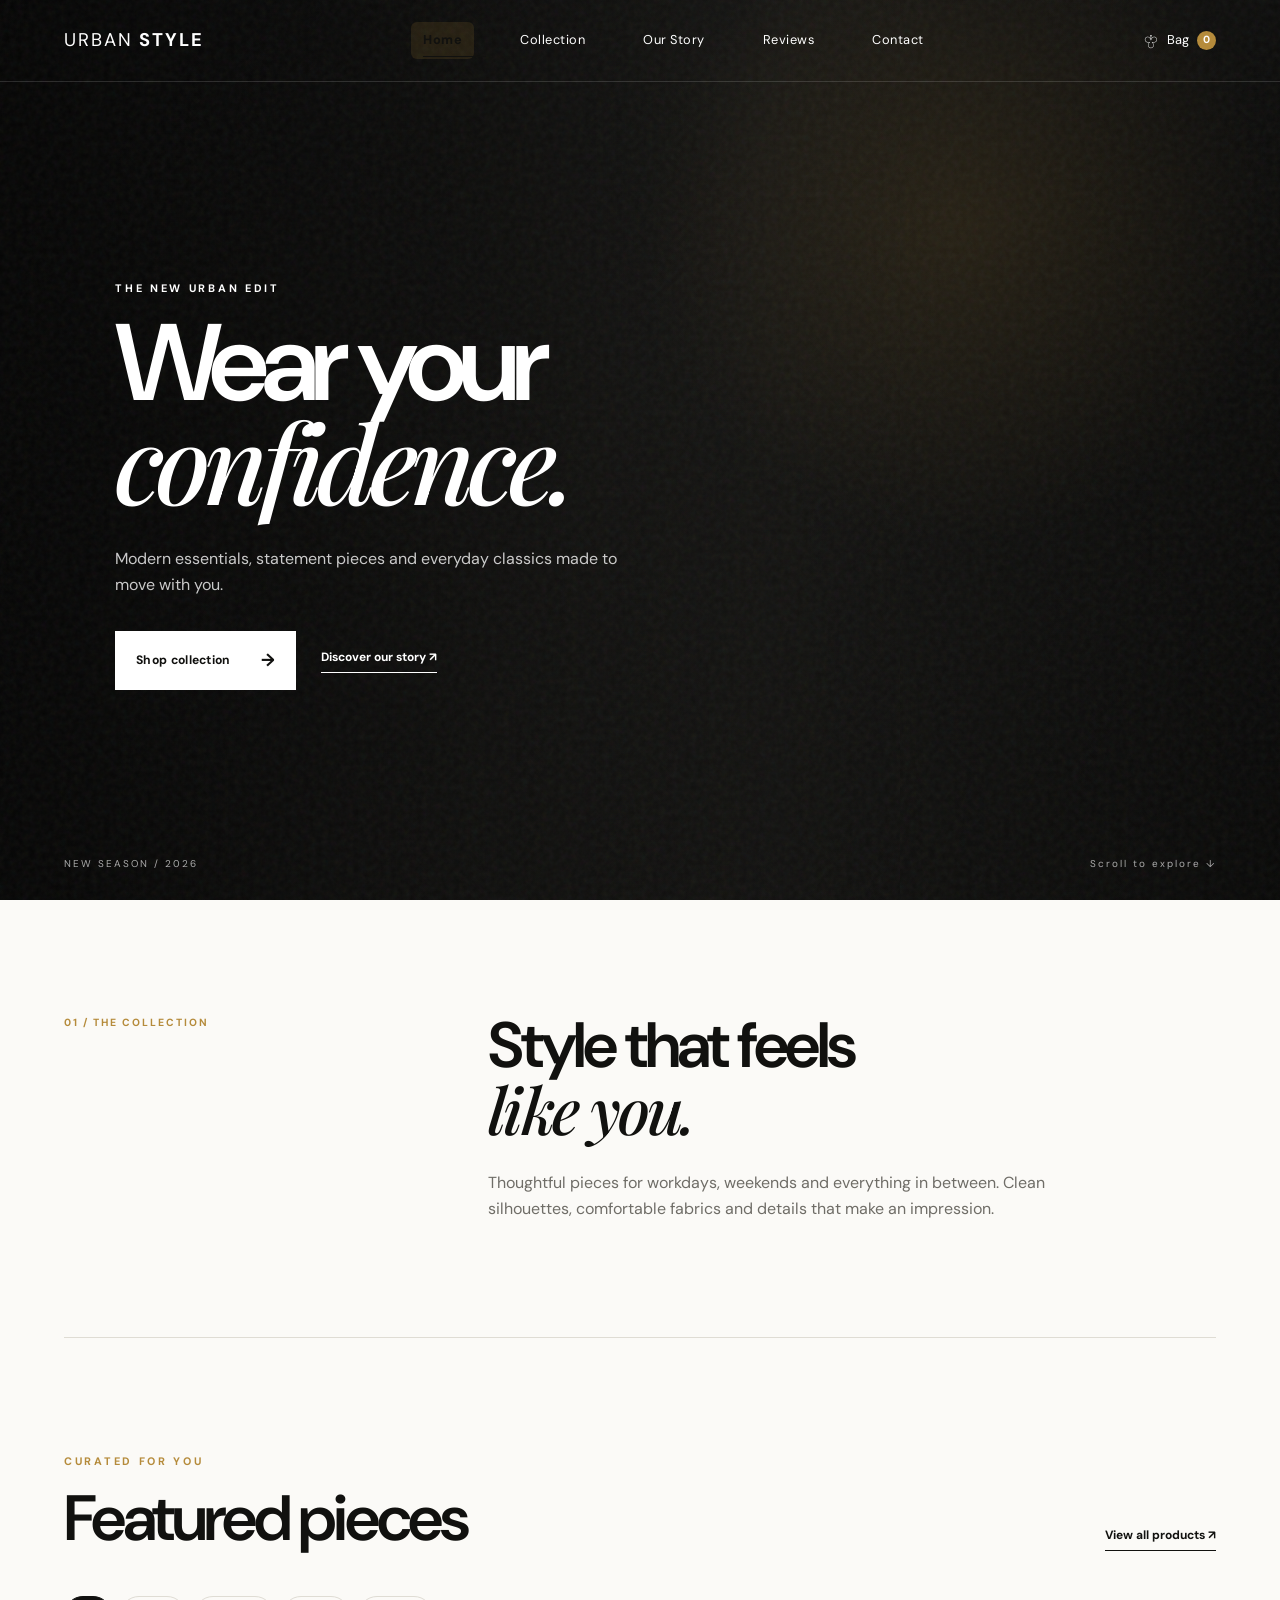
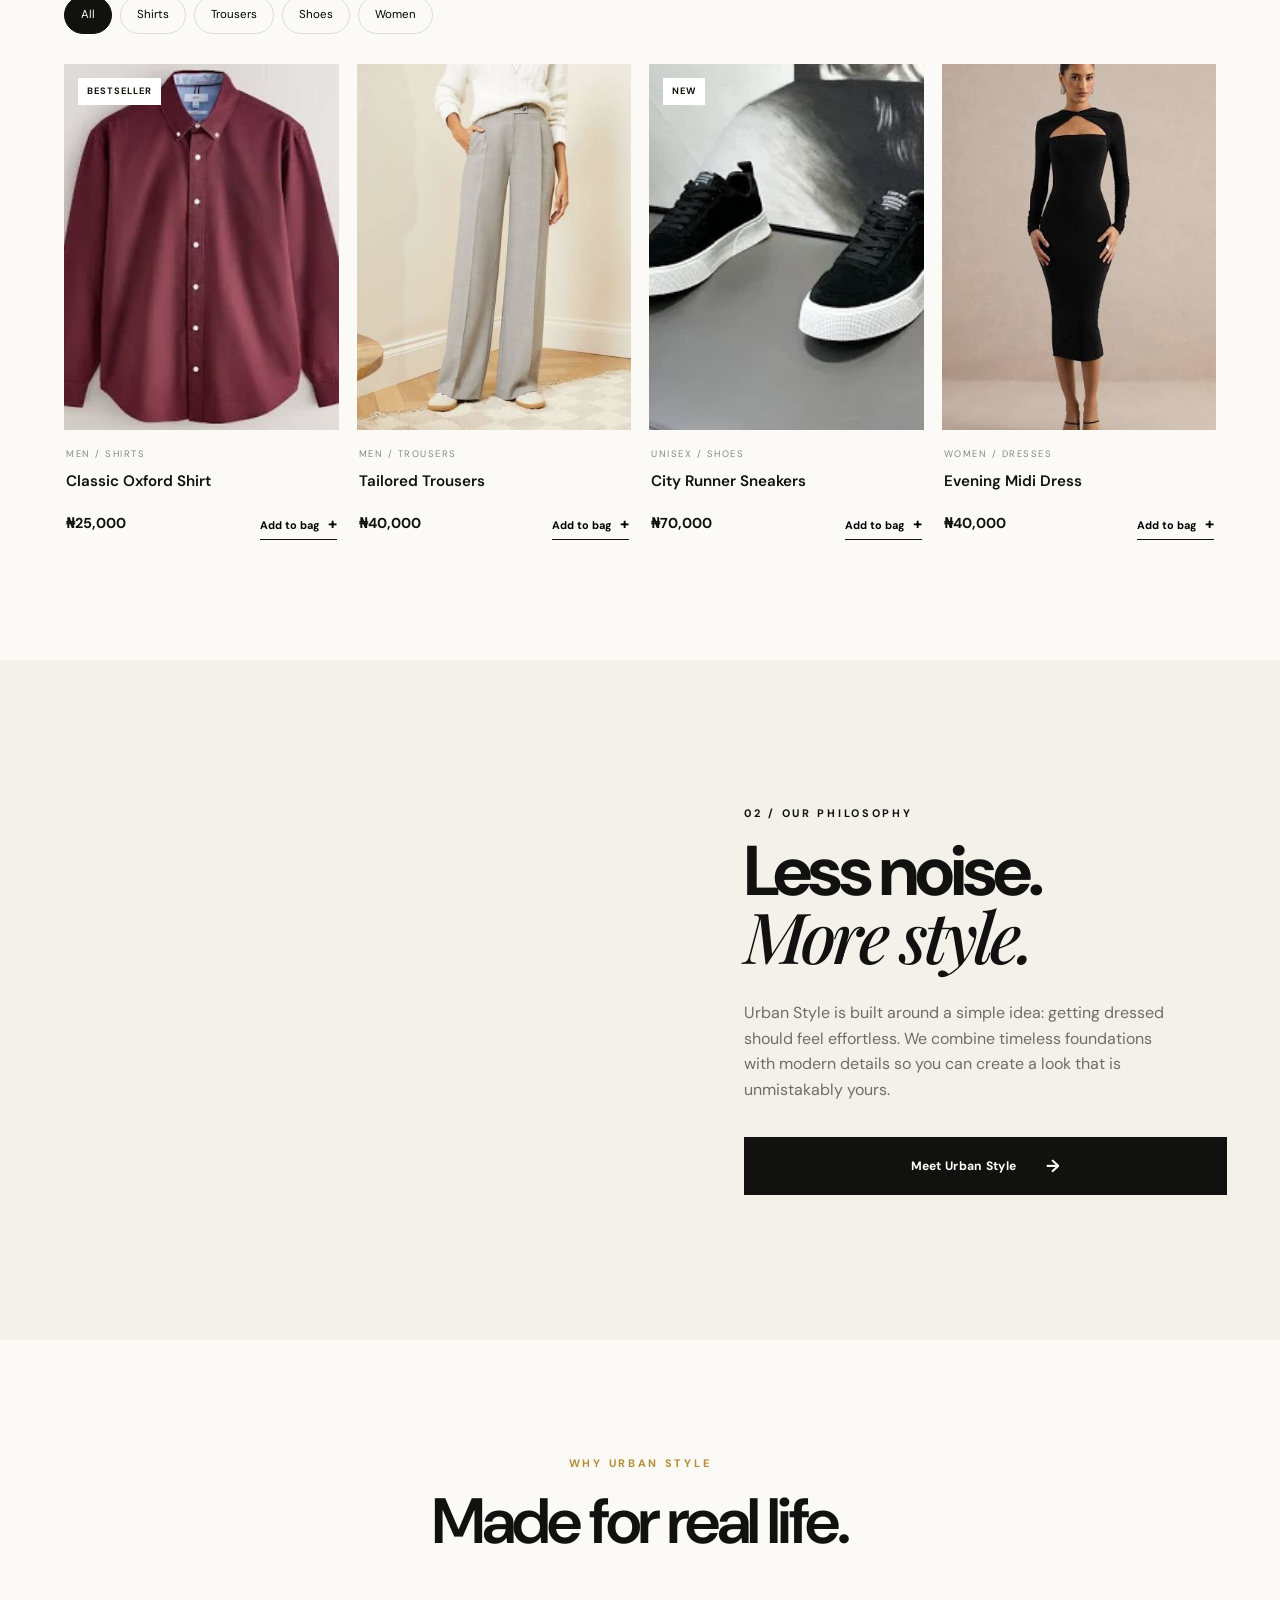
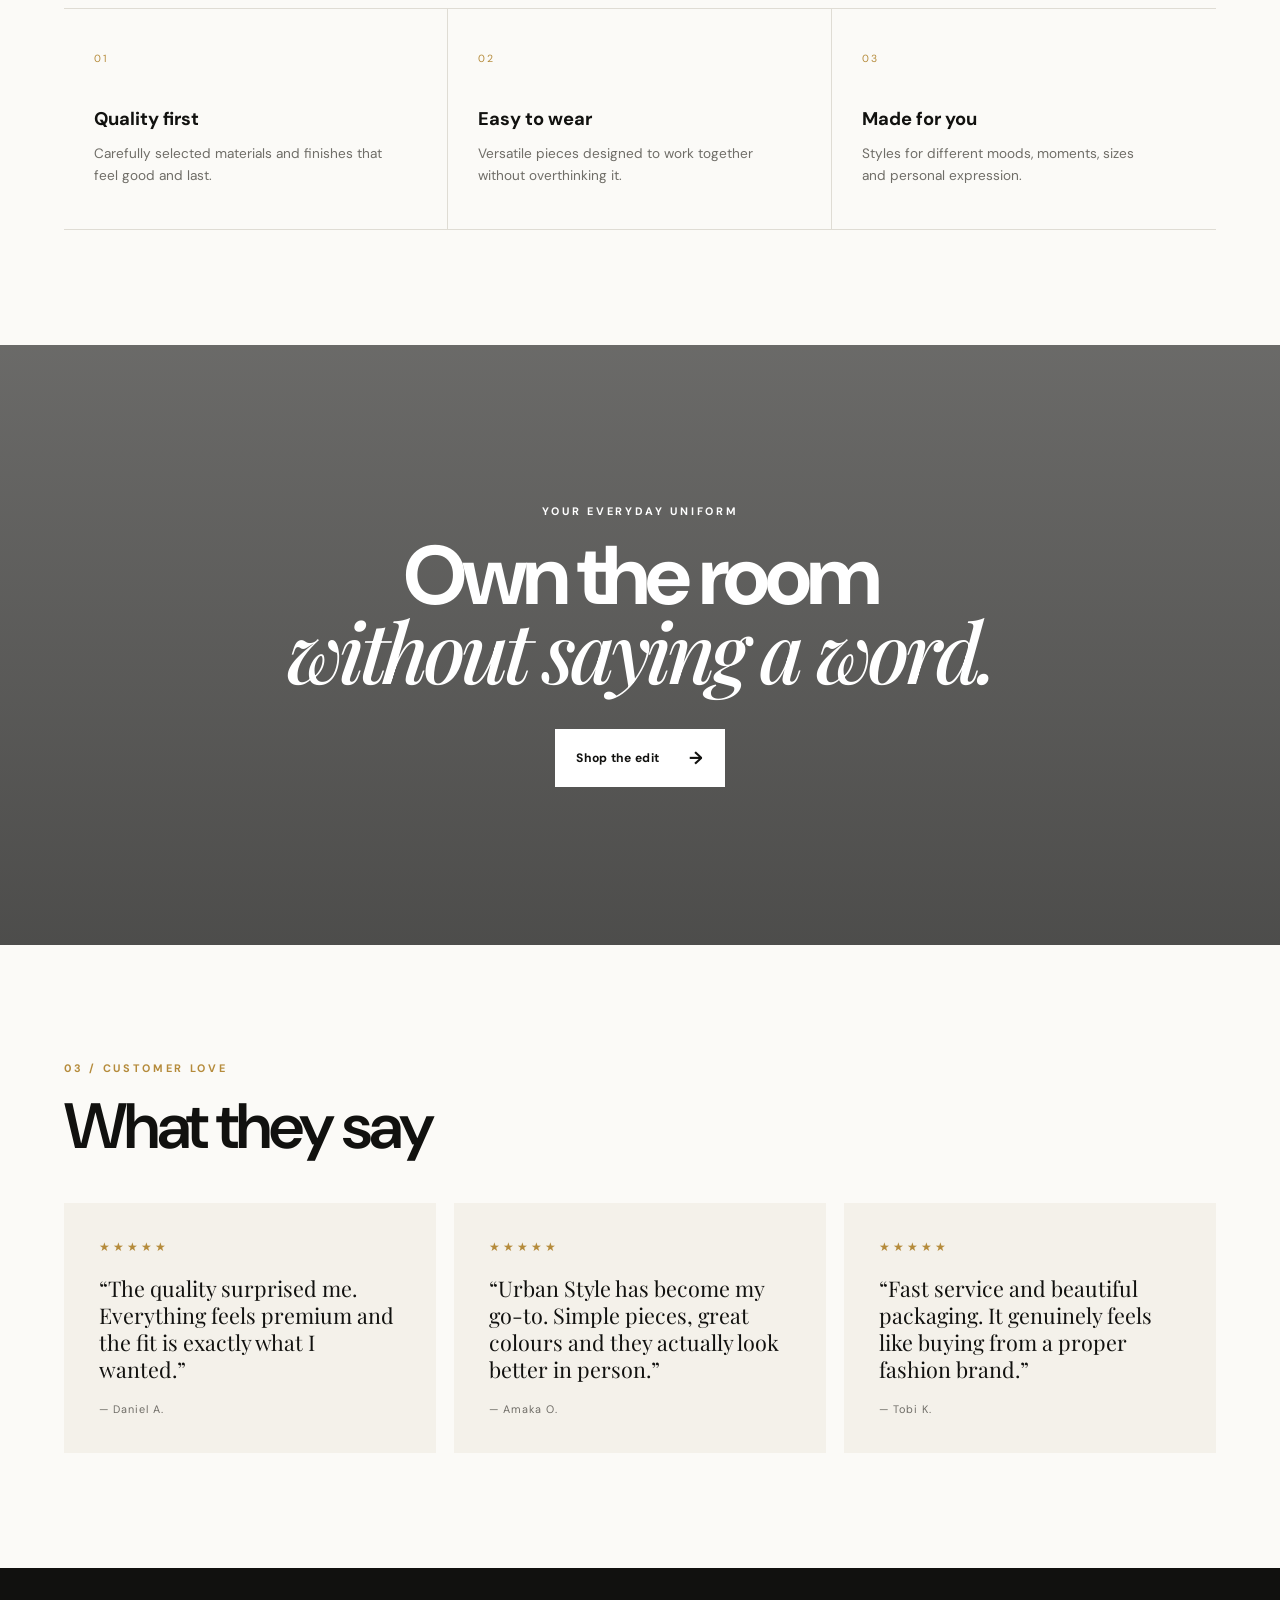
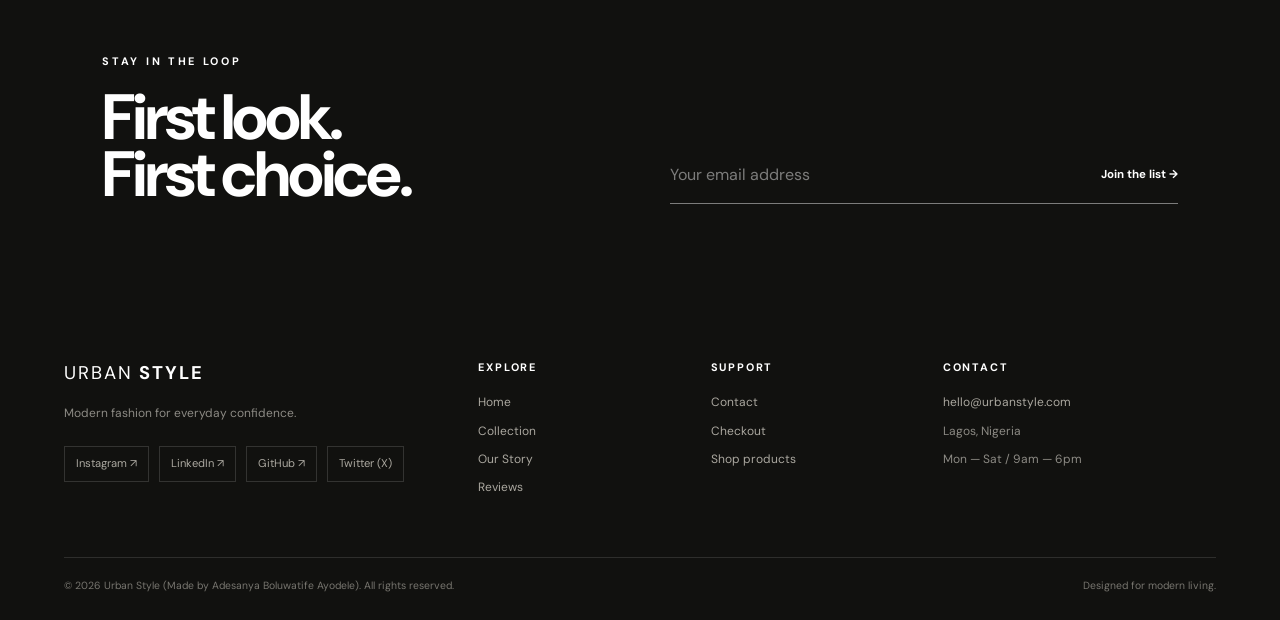
==== commit 91b48bdb: "Update index.html" ====
--- a/index.html
+++ b/index.html
@@ -52,11 +52,6 @@
 
     <main>
         <section class="hero" id="home">
-            <!-- Add  video here:
-        <video class="hero-video" autoplay muted loop playsinline poster="assets/hero-poster.jpg">
-            <source src="videos/hero.mp4" type="video/mp4">
-        </video>
-        -->
             <div class="hero-backdrop"></div>
             <div class="hero-grain"></div>
 
@@ -107,7 +102,7 @@
                 <article class="product-card" data-category="shirts">
                     <a href="products.html" class="product-image">
                         <span class="product-tag">BESTSELLER</span>
-                        <img src="/Assets/Shirt.webp" alt="Classic green shirt">
+                        <img src="Assets/Shirt.webp" alt="Classic green shirt">
                     </a>
                     <div class="product-details">
                         <div>
@@ -124,7 +119,7 @@
 
                 <article class="product-card" data-category="trousers">
                     <a href="products.html" class="product-image">
-                        <img src="/Assets/Trouser.jfif" alt="Tailored trousers">
+                        <img src="Assets/Trouser.jfif" alt="Tailored trousers">
                     </a>
                     <div class="product-details">
                         <div>
@@ -142,7 +137,7 @@
                 <article class="product-card" data-category="shoes">
                     <a href="products.html" class="product-image">
                         <span class="product-tag">NEW</span>
-                        <img src="/Assets/Sneakers.webp" alt="Modern sneakers">
+                        <img src="Assets/Sneakers.webp" alt="Modern sneakers">
                     </a>
                     <div class="product-details">
                         <div>
@@ -315,4 +310,4 @@
     <script src="script.js"></script>
 </body>
 
-</html>+</html>
